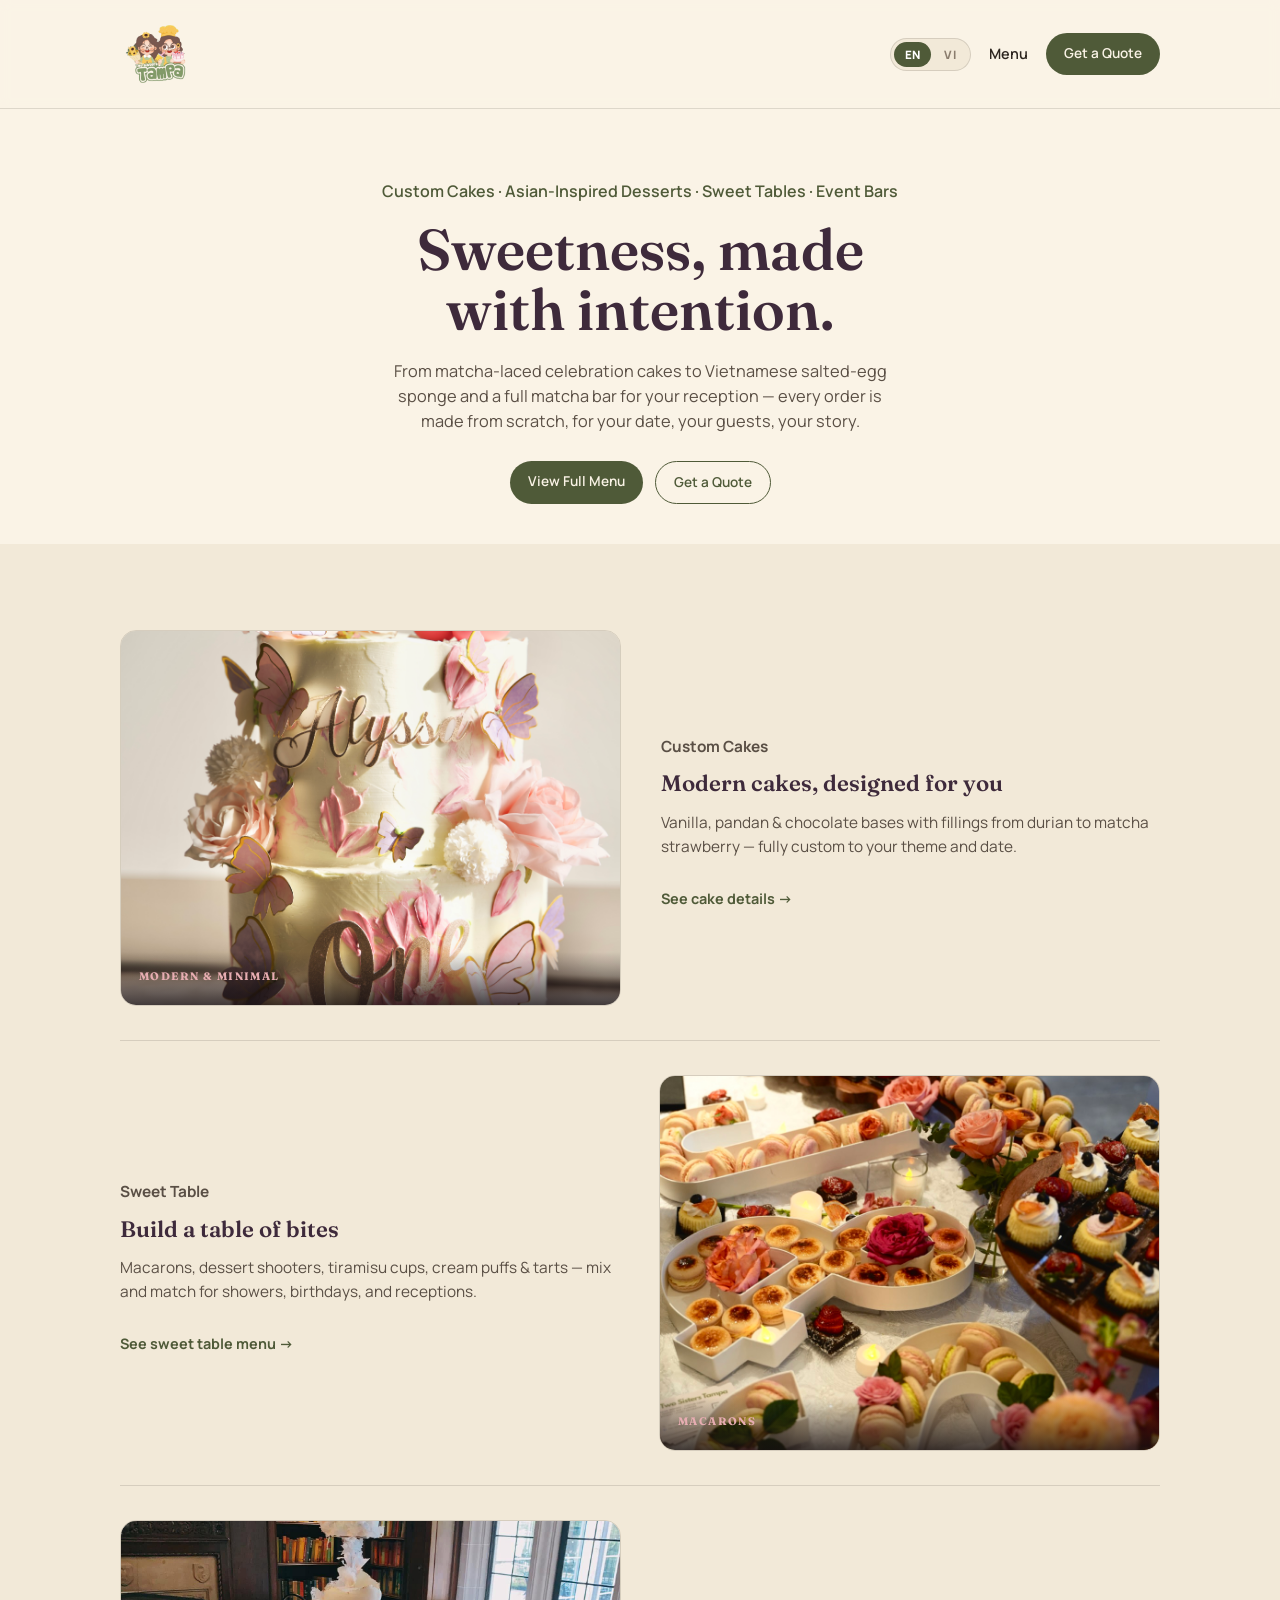
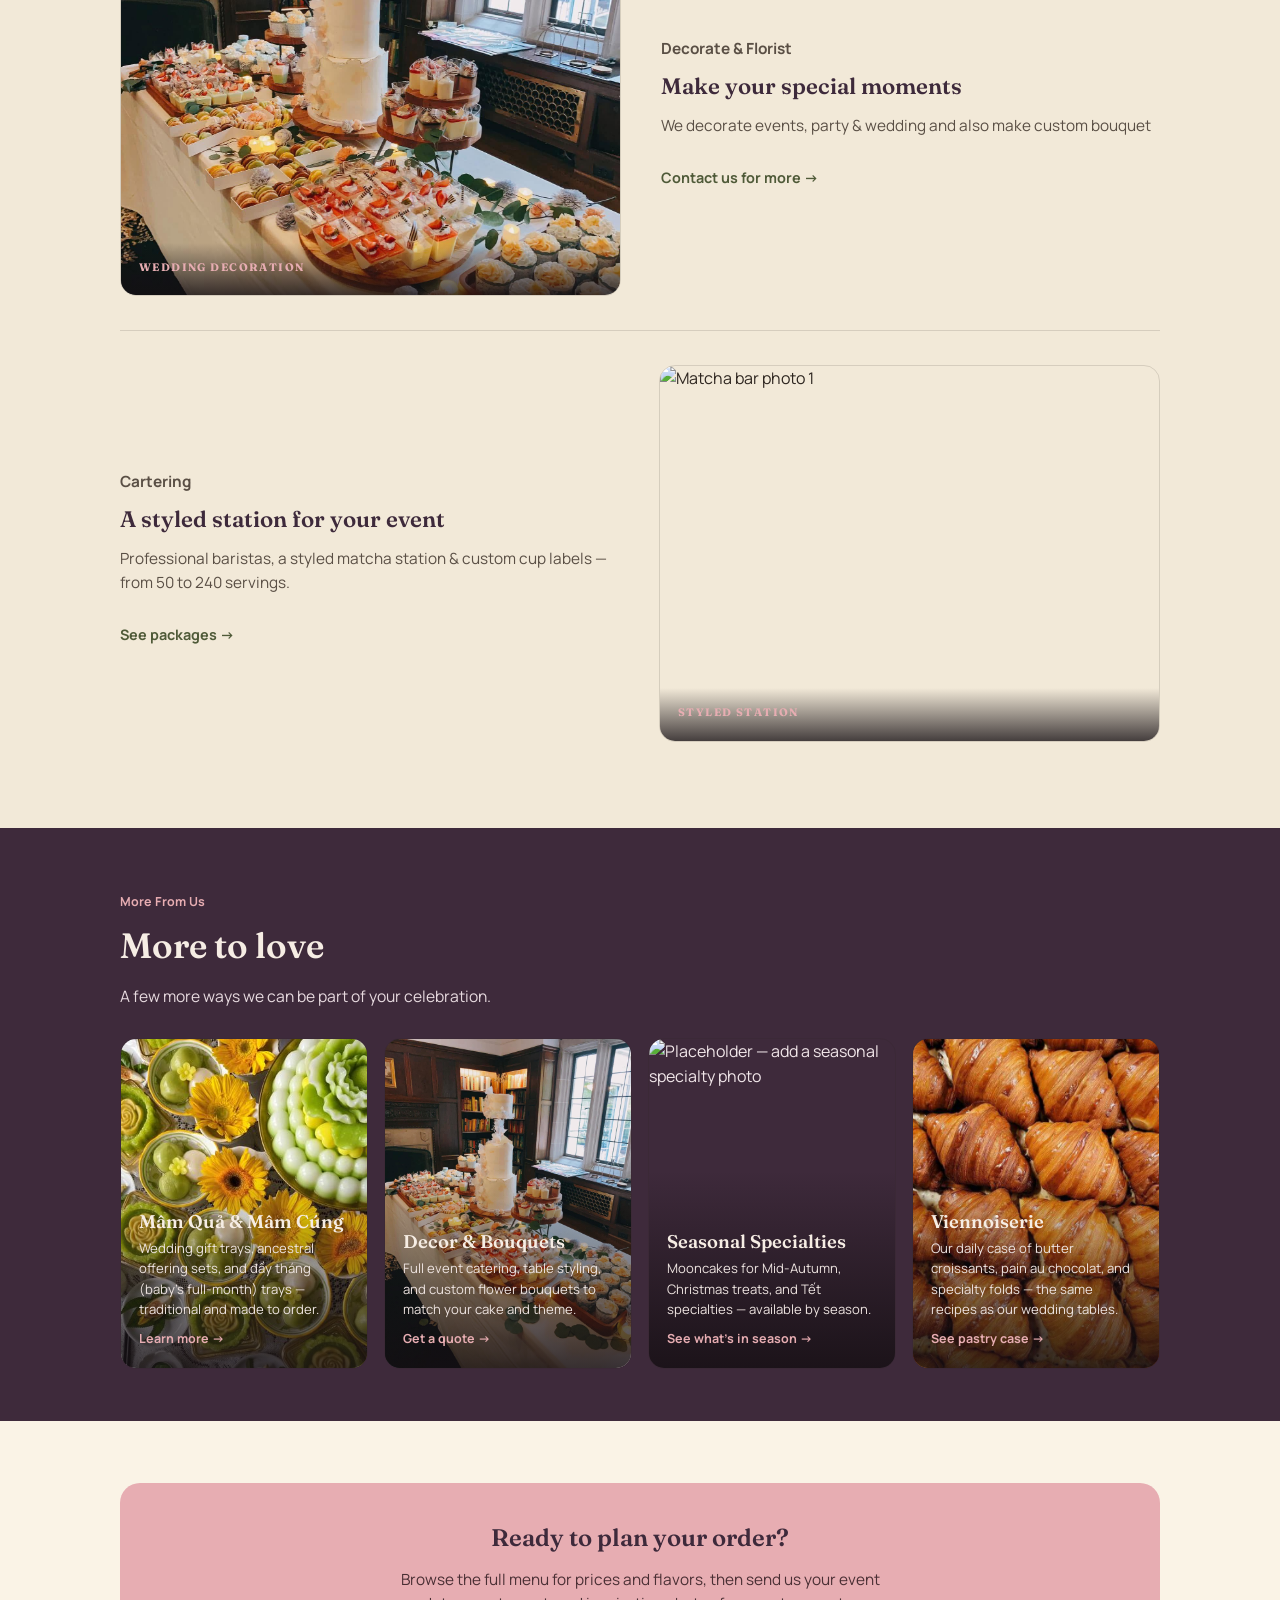
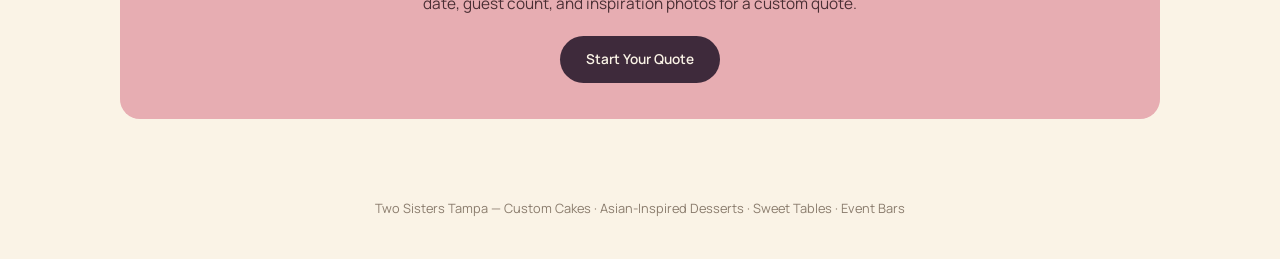
==== index.html @ bf455e7f "push" ====
<!DOCTYPE html>
<html lang="en">
<head>
<meta charset="UTF-8">
<meta name="viewport" content="width=device-width, initial-scale=1, viewport-fit=cover">
<title>Two Sisters Tampa — Custom Cakes &amp; Asian-Inspired Desserts</title>
<meta name="description" content="Custom cakes, Asian-inspired desserts, sweet tables, mâm cúng offering trays, and event bars in Tampa.">
<link rel="icon" type="image/png" href="images/logo.png">
<link rel="preconnect" href="https://fonts.googleapis.com">
<link rel="preconnect" href="https://fonts.gstatic.com" crossorigin>
<link href="https://fonts.googleapis.com/css2?family=Fraunces:opsz,wght@9..144,400;9..144,500;9..144,600&family=Manrope:wght@400;500;600;700&display=swap" rel="stylesheet">
<link rel="stylesheet" href="css/style.css">
</head>
<body>

<header>
  <div class="navrow">
    <a class="brand" href="index.html"><img src="images/logo.png" alt="Two Sisters Tampa"></a>
    <nav class="navlinks">
      <div class="langtoggle"><button data-lang="en" class="active">EN</button><button data-lang="vi">VI</button></div>
      <a href="menu.html" data-en="Menu" data-vi="Menu">Menu</a>
      <a class="cta-btn" href="menu.html#quote" data-en="Get a Quote" data-vi="Nhận Báo Giá">Get a Quote</a>
    </nav>
  </div>
</header>

<section class="hero">
  <div class="wrap">
    <p class="tag" data-en="Custom Cakes · Asian-Inspired Desserts · Sweet Tables · Event Bars" data-vi="Bánh Kem Đặt Riêng · Bánh Á Đông · Bàn Tiệc Ngọt · Quầy Sự Kiện">Custom Cakes · Asian-Inspired Desserts · Sweet Tables · Event Bars</p>
    <h1><span data-en="Sweetness, made" data-vi="Ngọt ngào, làm từ">Sweetness, made</span><br><span data-en="with intention." data-vi="tâm huyết.">with intention.</span></h1>
    <p class="sub" data-en="From matcha-laced celebration cakes to Vietnamese salted-egg sponge and a full matcha bar for your reception — every order is made from scratch, for your date, your guests, your story." data-vi="Từ bánh kem sinh nhật vị matcha đến bông lan trứng muối và quầy matcha đầy đủ cho tiệc của bạn — mọi đơn hàng đều làm thủ công, theo ngày, theo khách, theo câu chuyện riêng của bạn.">From matcha-laced celebration cakes to Vietnamese salted-egg sponge and a full matcha bar for your reception — every order is made from scratch, for your date, your guests, your story.</p>
    <div class="hero-actions">
      <a class="cta-btn" href="menu.html" data-en="View Full Menu" data-vi="Xem Toàn Bộ Menu">View Full Menu</a>
      <a class="cta-btn ghost" href="menu.html#quote" data-en="Get a Quote" data-vi="Nhận Báo Giá">Get a Quote</a>
    </div>
    <!-- <div class="hero-img"><img src="images/hero.svg" alt="Placeholder — add a hero photo of your bakery or a signature cake here"></div> -->
  </div>
</section>

<section class="alt">
  <div class="wrap">

    <!-- Custom Cakes -->
    <div class="feature">
      <div class="feature-img mini-carousel"> 
        <div class="mini-track">
          <div class="mini-slide"><img src="images/cakes/1.jpg" alt="Custom cake photo 1"><div class="mini-caption"><p class="mini-eyebrow" data-en="Modern &amp; Minimal" data-vi="Hiện Đại &amp; Tối Giản">Modern &amp; Minimal</p></div></div>
          <div class="mini-slide"><img src="images/cakes/2.jpg" alt="Custom cake photo 2"><div class="mini-caption"><p class="mini-eyebrow" data-en="Floral Design" data-vi="Thiết Kế Hoa">Floral Design</p></div></div>
          <div class="mini-slide"><img src="images/cakes/3.jpg" alt="Custom cake photo 3"><div class="mini-caption"><p class="mini-eyebrow" data-en="Korean-Inspired" data-vi="Phong Cách Hàn Quốc">Korean-Inspired</p></div></div>
        </div>
        <div class="mini-dots"></div>
      </div>
      <div class="feature-body">
        <p class="eyebrow" data-en="Custom Cakes" data-vi="Bánh Kem Đặt Riêng">Custom Cakes</p>
        <h3 data-en="Modern cakes, designed for you" data-vi="Bánh kem hiện đại, thiết kế riêng cho bạn">Modern cakes, designed for you</h3>
        <p data-en="Vanilla, pandan &amp; chocolate bases with fillings from durian to matcha strawberry — fully custom to your theme and date." data-vi="Cốt bánh vani, lá dứa &amp; chocolate với nhân từ sầu riêng đến dâu matcha — tùy chỉnh hoàn toàn theo chủ đề và ngày của bạn.">Vanilla, pandan &amp; chocolate bases with fillings from durian to matcha strawberry — fully custom to your theme and date.</p>
        <a href="menu.html#cakes" data-en="See cake details" data-vi="Xem chi tiết bánh">See cake details</a>
      </div>
    </div>

    <!-- Sweet Table -->
    <div class="feature reverse">
      <div class="feature-img mini-carousel">
        <div class="mini-track">
          <div class="mini-slide"><img src="images/sweet-table/d3.JPG" alt="Sweet table photo 1"><div class="mini-caption"><p class="mini-eyebrow" data-en="Macarons" data-vi="Macaron">Macarons</p></div></div>
          <div class="mini-slide"><img src="images/sweet-table/d2.jpg" alt="Sweet table photo 2"><div class="mini-caption"><p class="mini-eyebrow" data-en="Dessert Shooters" data-vi="Ly Tráng Miệng Mini">Dessert Shooters</p></div></div>
          <div class="mini-slide"><img src="images/sweet-table/d1.jpg" alt="Sweet table photo 3"><div class="mini-caption"><p class="mini-eyebrow" data-en="Fruit Tarts" data-vi="Tart Trái Cây">Fruit Tarts</p></div></div>
        </div>
        <div class="mini-dots"></div>
      </div>
      <div class="feature-body">
        <p class="eyebrow" data-en="Sweet Table" data-vi="Bàn Tiệc Ngọt">Sweet Table</p>
        <h3 data-en="Build a table of bites" data-vi="Xây dựng bàn tiệc ngọt">Build a table of bites</h3>
        <p data-en="Macarons, dessert shooters, tiramisu cups, cream puffs &amp; tarts — mix and match for showers, birthdays, and receptions." data-vi="Macaron, ly tráng miệng, tiramisu, bánh su kem &amp; tart — kết hợp tự do cho baby shower, sinh nhật và tiệc cưới.">Macarons, dessert shooters, tiramisu cups, cream puffs &amp; tarts — mix and match for showers, birthdays, and receptions.</p>
        <a href="menu.html#sweet-table" data-en="See sweet table menu" data-vi="Xem menu bàn tiệc ngọt">See sweet table menu</a>
      </div>
    </div>

    <!-- Decor Flower -->
    <div class="feature">
      <div class="feature-img mini-carousel">
        <div class="mini-track">
          <div class="mini-slide"><img src="images/decor/f1.jpg" alt="decor photo 1"><div class="mini-caption"><p class="mini-eyebrow" data-en="Wedding decoration" data-vi="Trang trí">Wedding decoration</p></div></div>
          <div class="mini-slide"><img src="images/decor/f2.jpg" alt="decor photo 2"><div class="mini-caption"><p class="mini-eyebrow" data-en="Custom bouquet" data-vi="Bó hoa theo yêu cầu">Filled Croissants</p></div></div>
          <div class="mini-slide"><img src="images/decor/f3.jpg" alt="decor photo 3"><div class="mini-caption"><p class="mini-eyebrow" data-en="Flower for wedding" data-vi="Hoa cưới">Dubai Chocolate</p></div></div>
        </div>
        <div class="mini-dots"></div>
      </div>
      <div class="feature-body">
        <p class="eyebrow" data-en="Decorate & Florist" data-vi="Trang trí tiệc và bó hoa">Decorate & Florist</p>
        <h3 data-en="Make your special moments" data-vi="Tạo ra những buổi tiệc lung linh">Make your special moments</h3>
        <p data-en="We decorate events, party & wedding and also make custom bouquet" data-vi="Chúng tôi nhận trang trí sự kiện, tiệc và đám cưới, đồng thời thiết kế bó hoa theo yêu cầu.">We decorate events, party & wedding and also make custom bouquet
</p>
        <a href="menu.html#quote" data-en="Contact us for more" data-vi="Liên hệ thêm thông tin">Contact us for more</a>
      </div>
    </div>

    <!-- Matcha Bar -->
    <div class="feature reverse">
      <div class="feature-img mini-carousel">
        <div class="mini-track">
          <div class="mini-slide"><img src="images/matcha-bar/m1.jpg" alt="Matcha bar photo 1"><div class="mini-caption"><p class="mini-eyebrow" data-en="Styled Station" data-vi="Quầy Trang Trí">Styled Station</p></div></div>
          <div class="mini-slide"><img src="images/matcha-bar/2.svg" alt="Matcha bar photo 2"><div class="mini-caption"><p class="mini-eyebrow" data-en="Signature Flavors" data-vi="Hương Vị Đặc Trưng">Signature Flavors</p></div></div>
          <div class="mini-slide"><img src="images/matcha-bar/3.svg" alt="Matcha bar photo 3"><div class="mini-caption"><p class="mini-eyebrow" data-en="Custom Labels" data-vi="Nhãn Ly Riêng">Custom Labels</p></div></div>
        </div>
        <div class="mini-dots"></div>
      </div>
      <div class="feature-body">
        <p class="eyebrow" data-en="Cartering" data-vi="Dịch vụ ăn uống">Cartering</p>
        <h3 data-en="A styled station for your event" data-vi="Quầy ăn uống trang trí cho sự kiện của bạn">A styled station for your event</h3>
        <p data-en="Professional baristas, a styled matcha station, coffee &amp; custom cup labels — from 50 to 240 servings." data-vi="Barista chuyên nghiệp, quầy matcha, coffee trang trí đẹp mắt &amp; nhãn ly riêng — từ 50 đến 240 ly.">Professional baristas, a styled matcha station &amp; custom cup labels — from 50 to 240 servings.</p>
        <a href="menu.html#matcha-bar" data-en="See packages" data-vi="Xem các gói">See packages</a>
      </div>
    </div>

  </div>
</section>


<section class="alt dark">
  <div class="wrap">
    <p class="eyebrow" style="color:var(--sakura)" data-en="More From Us" data-vi="Thêm Nhiều Dịch Vụ">More From Us</p>
    <h2 class="stitle" data-en="More to love" data-vi="Thêm Nhiều Lựa Chọn">More to love</h2>
    <p class="sintro" data-en="A few more ways we can be part of your celebration." data-vi="Thêm vài cách chúng tôi có thể đồng hành cùng dịp đặc biệt của bạn.">A few more ways we can be part of your celebration.</p>

    <div class="promo-grid">
      <a class="promo-card" href="menu.html#mam-cung">
        <img src="images/promo/S1.jpg" alt="Placeholder — add a mam qua or mam cung photo">
        <div class="promo-veil"></div>
        <div class="promo-body">
          <h3 data-en="Mâm Quả &amp; Mâm Cúng" data-vi="Mâm Quả &amp; Mâm Cúng">Mâm Quả &amp; Mâm Cúng</h3>
          <p data-en="Wedding gift trays, ancestral offering sets, and đầy tháng (baby's full-month) trays — traditional and made to order." data-vi="Mâm quả đám cưới, mâm cúng và mâm đầy tháng — truyền thống, làm theo yêu cầu.">Wedding gift trays, ancestral offering sets, and đầy tháng (baby's full-month) trays — traditional and made to order.</p>
          <span class="promo-link" data-en="Learn more" data-vi="Xem thêm">Learn more</span>
        </div>
      </a>

      <a class="promo-card" href="menu.html#quote">
        <img src="images/decor/f1.jpg" alt="Placeholder — add a catering or decor photo">
        <div class="promo-veil"></div>
        <div class="promo-body">
          <h3 data-en="Decor &amp; Bouquets" data-vi="Trang Trí &amp; Bó Hoa">Decor &amp; Bouquets</h3>
          <p data-en="Full event catering, table styling, and custom flower bouquets to match your cake and theme." data-vi="Catering trọn gói, trang trí bàn tiệc và bó hoa tươi theo chủ đề, hợp cùng bánh kem.">Full event catering, table styling, and custom flower bouquets to match your cake and theme.</p>
          <span class="promo-link" data-en="Get a quote" data-vi="Nhận báo giá">Get a quote</span>
        </div>
      </a>

      <a class="promo-card" href="menu.html#seasonal">
        <img src="images/promo/S3.jpg" alt="Placeholder — add a seasonal specialty photo">
        <div class="promo-veil"></div>
        <div class="promo-body">
          <h3 data-en="Seasonal Specialties" data-vi="Bánh Theo Mùa">Seasonal Specialties</h3>
          <p data-en="Mooncakes for Mid-Autumn, Christmas treats, and Tết specialties — available by season." data-vi="Bánh trung thu, bánh Giáng Sinh và các món đặc biệt ngày Tết — theo từng mùa trong năm.">Mooncakes for Mid-Autumn, Christmas treats, and Tết specialties — available by season.</p>
          <span class="promo-link" data-en="See what's in season" data-vi="Xem món theo mùa">See what's in season</span>
        </div>
      </a>

      <a class="promo-card" href="menu.html#signature">
        <img src="images/promo/S4.jpg" alt="Placeholder — add a viennoiserie photo">
        <div class="promo-veil"></div>
        <div class="promo-body">
          <h3 data-en="Viennoiserie" data-vi="Bánh Viennoiserie">Viennoiserie</h3>
          <p data-en="Our daily case of butter croissants, pain au chocolat, and specialty folds — the same recipes as our wedding tables." data-vi="Croissant bơ, pain au chocolat và các loại bánh cuộn đặc biệt mỗi ngày — cùng công thức dùng cho tiệc cưới.">Our daily case of butter croissants, pain au chocolat, and specialty folds — the same recipes as our wedding tables.</p>
          <span class="promo-link" data-en="See pastry case" data-vi="Xem tủ bánh">See pastry case</span>
        </div>
      </a>
    </div>
  </div>
</section>

<section id="quote">
  <div class="wrap">
    <div class="quote">
      <h2 data-en="Ready to plan your order?" data-vi="Sẵn sàng đặt hàng chưa?">Ready to plan your order?</h2>
      <p data-en="Browse the full menu for prices and flavors, then send us your event date, guest count, and inspiration photos for a custom quote." data-vi="Xem toàn bộ menu để biết giá và hương vị, sau đó gửi ngày sự kiện, số lượng khách và hình ảnh tham khảo để nhận báo giá.">Browse the full menu for prices and flavors, then send us your event date, guest count, and inspiration photos for a custom quote.</p>
      <a class="cta-btn" href="menu.html#quote" data-en="Start Your Quote" data-vi="Bắt Đầu Báo Giá">Start Your Quote</a>
    </div>
  </div>
</section>

<footer data-en="Two Sisters Tampa — Custom Cakes · Asian-Inspired Desserts · Sweet Tables · Event Bars" data-vi="Two Sisters Tampa — Bánh Kem Đặt Riêng · Bánh Á Đông · Bàn Tiệc Ngọt · Quầy Sự Kiện">Two Sisters Tampa — Custom Cakes · Asian-Inspired Desserts · Sweet Tables · Event Bars</footer>

<script src="js/script.js"></script>
</body>
</html>
---- css/style.css ----
:root{
  --cream:#FAF3E6;
  --cream-2:#F2E9D8;
  --ink:#2E2620;
  --plum:#3E2A3B;
  --matcha:#6C7A4C;
  --matcha-d:#4F5A38;
  --sakura:#E7ADB2;
  --gold:#B98A3E;
  --line: rgba(46,38,32,0.14);
  --serif: 'Fraunces', Georgia, serif;
  --sans: 'Manrope', -apple-system, sans-serif;
  padding-top: env(safe-area-inset-top,0px);
  padding-bottom: env(safe-area-inset-bottom,0px);
}
*{box-sizing:border-box;}
html{scroll-behavior:smooth; scroll-padding-top: calc(64px + env(safe-area-inset-top,0px));}
body{margin:0; background:var(--cream); color:var(--ink); font-family:var(--sans); line-height:1.55; -webkit-font-smoothing:antialiased;}
img,svg{max-width:100%; display:block;}
h1,h2,h3{font-family:var(--serif); margin:0; color:var(--plum); font-weight:600;}
a{color:inherit;}
.wrap{max-width:1080px; margin:0 auto; padding:0 20px;}

header{position:sticky; top:0; z-index:20; background:rgba(250,243,230,0.92); backdrop-filter:blur(6px); border-bottom:1px solid var(--line); padding-top:env(safe-area-inset-top,0px);}
.navrow{display:flex; align-items:center; justify-content:space-between; padding:14px 20px; max-width:1080px; margin:0 auto;}
.brand{font-family:var(--serif); font-size:1.15rem; letter-spacing:0.01em; color:var(--plum); display:flex; align-items:center; text-decoration:none;}
.brand img{height:80px; width:auto; display:block;}
.brand span{color:var(--matcha-d); font-size:0.65rem; display:block; font-family:var(--sans); letter-spacing:0.14em; font-weight:600; margin-top:2px;}
.cta-btn{background:var(--matcha-d); color:var(--cream); border:none; padding:10px 18px; border-radius:999px; font-family:var(--sans); font-size:0.85rem; font-weight:600; text-decoration:none; white-space:nowrap; cursor:pointer;}
.cta-btn.ghost{background:transparent; color:var(--matcha-d); border:1.5px solid var(--matcha-d);}
.navlinks{display:flex; align-items:center; gap:18px;}
.navlinks a:not(.cta-btn){text-decoration:none; font-size:0.9rem; font-weight:600; color:var(--ink);}

.langtoggle{display:flex; gap:2px; background:var(--cream-2); padding:3px; border-radius:999px; border:1px solid var(--line);}
.langtoggle button{border:none; background:transparent; padding:5px 11px; border-radius:999px; font-family:var(--sans); font-size:0.72rem; font-weight:800; letter-spacing:0.03em; color:#8a7c6d; cursor:pointer;}
.langtoggle button.active{background:var(--matcha-d); color:#fff;}
section.dark .langtoggle{background:rgba(255,255,255,0.08); border-color:rgba(255,255,255,0.2);}

.setcard{background:rgba(255,255,255,0.06); border:1px solid rgba(241,230,233,0.25); border-radius:16px; padding:22px; position:relative;}
.setcard .amt{font-family:var(--serif); font-size:1.8rem; color:#F6EDE4; margin:6px 0 12px;}
.setcard ul{margin:0; padding-left:18px; font-size:0.9rem; color:#E7DADF;}
.setcard li{margin-bottom:5px;}
.setcard.featured{border-color:var(--sakura);}
.setcard .badge{position:absolute; top:-11px; right:18px; background:var(--sakura); color:var(--plum); font-size:0.68rem; font-weight:800; padding:4px 10px; border-radius:999px; letter-spacing:0.04em;}

/* landing hero image */
/* .hero{height: 100vh; background-image: url(../images/banner/banner.jpg);} */
.hero-img{margin-top:32px; border-radius:20px; overflow:hidden; border:1px solid var(--line);}
.hero-img img{width:100%; height:auto;}
.hero-actions{display:flex; gap:12px; justify-content:center; flex-wrap:wrap; margin-top:26px;}

/* landing feature rows */
.feature{display:flex; flex-direction:column; gap:22px; padding:34px 0; border-top:1px solid var(--line);}
.feature:first-of-type{border-top:none;}
.feature-img{border-radius:16px; overflow:hidden; border:1px solid var(--line); flex:1;}
.feature-img img{width:100%; height:auto; display:block;}
.feature-body{flex:1;}
.feature-body h3{font-size:1.4rem;}
.feature-body p{color:#5a4f45; font-size:0.96rem; margin-top:10px;}
.feature-body a{display:inline-block; margin-top:14px; font-weight:700; color:var(--matcha-d); text-decoration:none; font-size:0.9rem;}
.feature-body a:after{content:" →";}

@media(min-width:760px){
  .feature{flex-direction:row; align-items:center; gap:40px;}
  .feature.reverse{flex-direction:row-reverse;}
}

.hero{padding:56px 20px 40px; text-align:center;}
.hero h1{font-size:clamp(2.2rem,7vw,3.6rem); line-height:1.05;}
.hero p.tag{font-family:var(--sans); color:var(--matcha-d); font-weight:600; margin-top:14px; font-size:1rem;}
.hero .sub{max-width:520px; margin:18px auto 0; color:#5a4f45; font-size:1.02rem;}
.divider{margin:34px auto 0; width:160px; opacity:0.8;}

section{padding:52px 0;}
section.alt{background:var(--cream-2);}
section.dark{background:var(--plum); color:#F1E6E9;}
section.dark h2, section.dark h3{color:#F6EDE4;}
.eyebrow{color:var(--matcha-d); font-weight:700; font-size:0.78rem; margin-bottom:8px;}
.stitle{font-size:clamp(1.6rem,5vw,2.2rem); margin-bottom:6px;}
.sintro{color:#5a4f45; max-width:560px; margin-top:10px; font-size:0.98rem;}
section.dark .sintro{color:#E7DADF;}

.taggrid{display:grid; gap:22px; margin-top:28px;}
.tagblock h4{font-family:var(--sans); font-weight:700; font-size:0.78rem; letter-spacing:0.06em; color:var(--gold); margin:0 0 8px;}
.pills{display:flex; flex-wrap:wrap; gap:8px;}
.pill{border:1px solid var(--line); background:#fff; padding:6px 13px; border-radius:999px; font-size:0.86rem; color:var(--ink);}

.grid{display:grid; grid-template-columns:1fr; gap:16px; margin-top:30px;}
.card{background:#fff; border:1px solid var(--line); border-radius:14px; padding:18px 20px;}
.card h3{font-size:1.15rem;}
.card .price{font-family:var(--sans); font-weight:700; color:var(--matcha-d); font-size:0.95rem; margin-top:4px;}
.card p{margin:8px 0 0; font-size:0.9rem; color:#5a4f45;}

table{width:100%; border-collapse:collapse; margin-top:26px; font-size:0.92rem;}
th,td{text-align:left; padding:11px 8px; border-bottom:1px solid var(--line);}
th{font-family:var(--sans); font-weight:700; color:var(--matcha-d); font-size:0.78rem; letter-spacing:0.04em;}
td:last-child, th:last-child{text-align:right; font-weight:600; color:var(--plum);}

.pkg-grid{display:grid; grid-template-columns:1fr; gap:14px; margin-top:30px;}
.pkg{border:1px solid rgba(241,230,233,0.25); border-radius:14px; padding:20px; background:rgba(255,255,255,0.04);}
.pkg h3{font-size:1.05rem; color:var(--sakura);}
.pkg .amt{font-family:var(--serif); font-size:1.7rem; margin:6px 0; color:#F6EDE4;}
.pkg ul{margin:8px 0 0; padding-left:18px; font-size:0.88rem; color:#E7DADF;}
.pkg li{margin-bottom:3px;}

.quote{background:var(--sakura); border-radius:20px; padding:36px 26px; text-align:center; margin-top:10px;}
.quote h2{color:var(--plum);}
.quote p{max-width:480px; margin:12px auto 0; color:#4a2f34; font-size:0.96rem;}
.quote .cta-btn{background:var(--plum); margin-top:20px; display:inline-block; padding:13px 26px;}
.quote .status{margin-top:12px; font-size:0.85rem; font-weight:600; color:#4a2f34; min-height:1.2em;}
footer{padding:28px 20px 40px; text-align:center; font-size:0.8rem; color:#8a7c6d;}

form.quote-form{margin-top:22px; display:grid; gap:10px; max-width:420px; margin-left:auto; margin-right:auto; text-align:left;}
form.quote-form input, form.quote-form textarea{
  font-family:var(--sans); font-size:0.9rem; padding:11px 14px; border-radius:10px; border:1px solid var(--line); background:#fff; color:var(--ink);
}
form.quote-form textarea{min-height:80px; resize:vertical;}
form.quote-form button{justify-self:center; margin-top:4px;}
/* Form quote  */
.form-group {
  position: relative;
}

.quote-form input,
.quote-form textarea {
  width: 100%;
  padding: 0.75rem 1rem;
  border: 1px solid #ccc;
  border-radius: 6px;
  font-size: 1rem;
  transition: border-color 0.2s, box-shadow 0.2s;
}

.quote-form input.error,
.quote-form textarea.error {
  border-color: #e74c3c;
  box-shadow: 0 0 0 3px rgba(231, 76, 60, 0.15);
}

.error-message {
  display: block;
  color: #e74c3c;
  font-size: 0.875rem;
  margin-top: 0.35rem;
  min-height: 1.2em;
}

.status {
  margin-top: 1rem;
  padding: 0.75rem 1rem;
  border-radius: 6px;
  font-weight: 500;
  display: none;
}

.status.success {
  display: block;
  background: #d4edda;
  color: #155724;
  border: 1px solid #c3e6cb;
}

.status.error {
  display: block;
  background: #f8d7da;
  color: #721c24;
  border: 1px solid #f5c6cb;
}

.status.loading {
  display: block;
  background: #e2e3e5;
  color: #383d41;
}

.cta-btn:disabled {
  opacity: 0.65;
  cursor: not-allowed;
}
@media(min-width:640px){
  .grid{grid-template-columns:repeat(2,1fr);}
  .pkg-grid{grid-template-columns:repeat(2,1fr);}
  .taggrid{grid-template-columns:repeat(2,1fr);}
}
@media(min-width:900px){
  .grid{grid-template-columns:repeat(3,1fr);}
  .pkg-grid{grid-template-columns:repeat(4,1fr);}
}
@media (prefers-reduced-motion: reduce){ html{scroll-behavior:auto;} }

/* ============ Mini image carousel inside a feature card ============ */
.mini-carousel{position:relative;}
.mini-track{display:flex; overflow-x:auto; scroll-snap-type:x mandatory; -webkit-overflow-scrolling:touch; scrollbar-width:none;}
.mini-track::-webkit-scrollbar{display:none;}
.mini-slide{flex:0 0 100%; position:relative; scroll-snap-align:start; scroll-snap-stop:always; aspect-ratio:4/3;}
.mini-slide img{width:100%; height:100%; object-fit:cover; display:block;}
.mini-caption{position:absolute; inset:auto 0 0 0; padding:16px 18px; background:linear-gradient(180deg, transparent, rgba(20,14,18,0.78));}
.mini-caption .mini-eyebrow{font-size:0.68rem; letter-spacing:0.13em; text-transform:uppercase; color:var(--sakura); font-weight:700; margin:0 0 4px;}
.mini-caption p{margin:0; font-size:0.85rem; color:#F3E9E6; font-family:var(--serif); font-size:1.05rem;}
.mini-dots{position:absolute; bottom:12px; right:14px; z-index:2; display:flex; gap:6px;}
.mini-dot{width:5px; height:5px; border-radius:50%; background:rgba(255,255,255,0.55); border:none; padding:0; cursor:pointer;}
.mini-dot.active{background:#fff; width:14px; border-radius:3px;}

/* ============ Promo card grid (homepage "other services") ============ */
.promo-grid{display:grid; grid-template-columns:1fr; gap:16px; margin-top:30px;}
.promo-card{position:relative; border-radius:16px; overflow:hidden; aspect-ratio:3/4; border:1px solid var(--line); text-decoration:none; display:block;}
.promo-card img{width:100%; height:100%; object-fit:cover; display:block; transition:transform .4s ease;}
.promo-card:hover img{transform:scale(1.04);}
.promo-veil{position:absolute; inset:0; background:linear-gradient(180deg, transparent 40%, rgba(20,14,18,0.82) 100%);}
.promo-body{position:absolute; left:0; right:0; bottom:0; padding:18px; color:#fff;}
.promo-body h3{color:#fff; font-size:1.15rem; line-height:1.15;}
.promo-body p{margin:6px 0 0; font-size:0.82rem; color:#EDE3E0;}
.promo-body .promo-link{display:inline-block; margin-top:10px; font-size:0.78rem; font-weight:700; color:var(--sakura);}
.promo-body .promo-link:after{content:" →";}
@media(min-width:640px){ .promo-grid{grid-template-columns:repeat(2,1fr);} }
@media(min-width:900px){ .promo-grid{grid-template-columns:repeat(4,1fr);} }
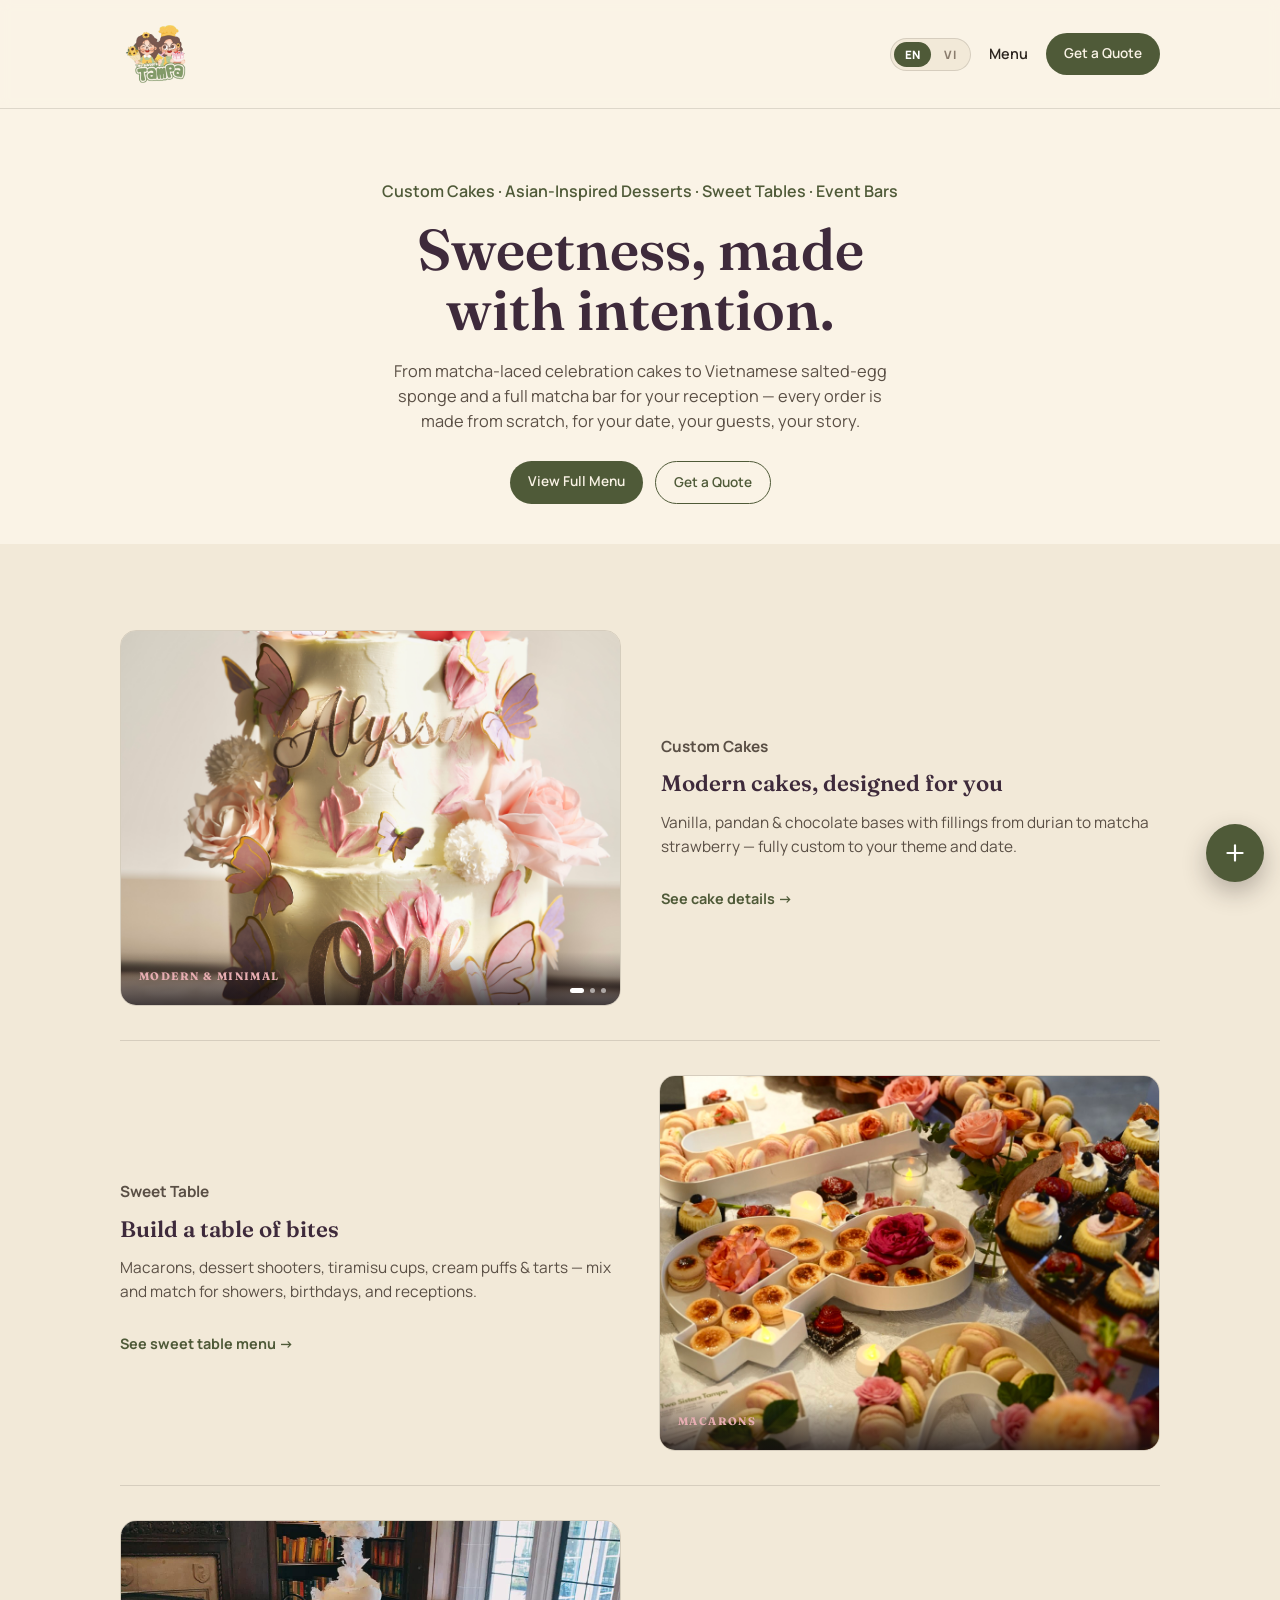
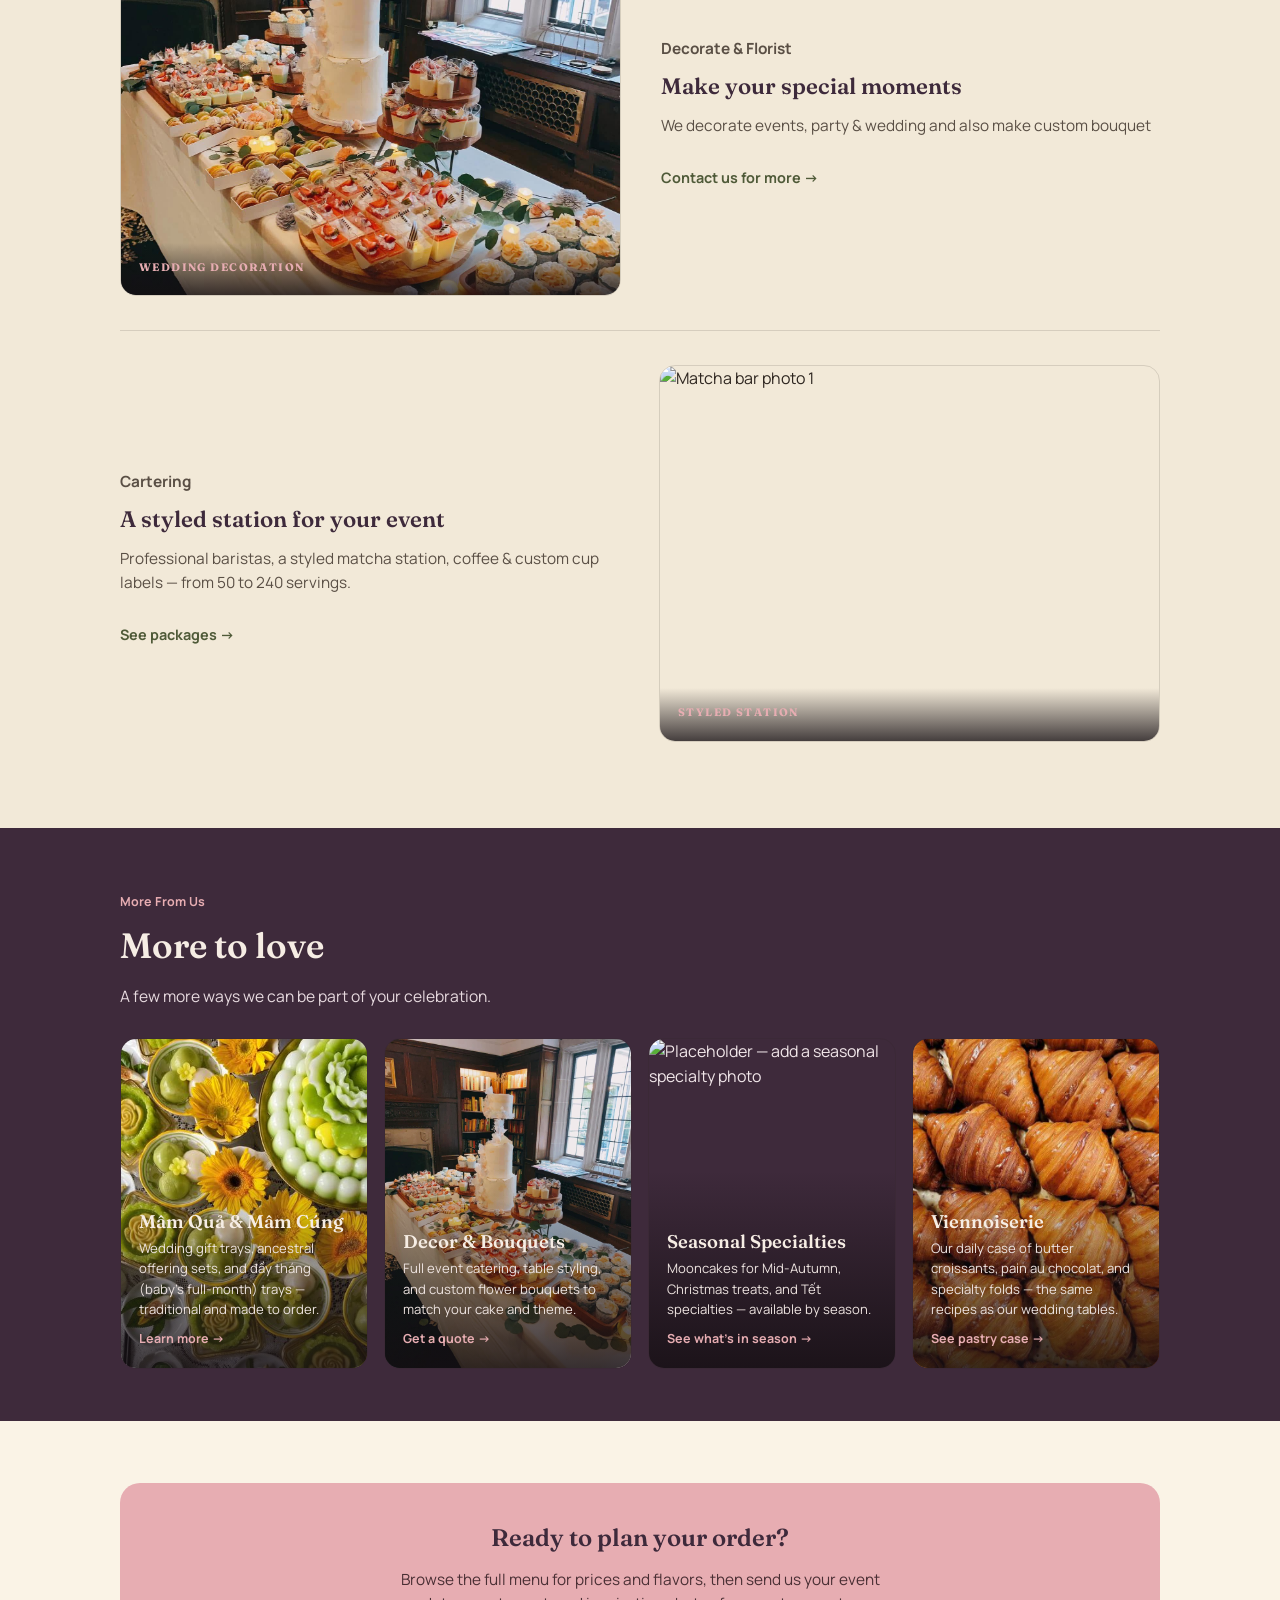
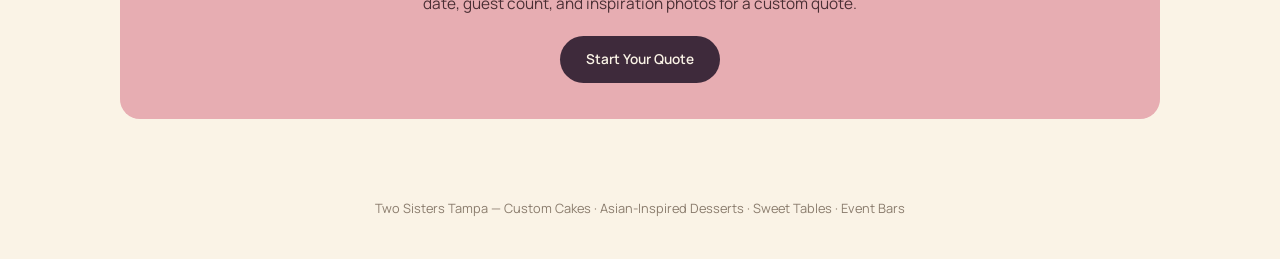
==== commit abc81b6e: "update validation and floating social buttons" ====
--- a/index.html
+++ b/index.html
@@ -178,6 +178,29 @@
 </section>
 
 <footer data-en="Two Sisters Tampa — Custom Cakes · Asian-Inspired Desserts · Sweet Tables · Event Bars" data-vi="Two Sisters Tampa — Bánh Kem Đặt Riêng · Bánh Á Đông · Bàn Tiệc Ngọt · Quầy Sự Kiện">Two Sisters Tampa — Custom Cakes · Asian-Inspired Desserts · Sweet Tables · Event Bars</footer>
+<!-- Floating contact button. Replace the Facebook/Instagram/Messenger hrefs
+     below with your real profile links (the placeholders won't resolve). -->
+<div class="fab-wrap" id="fabWrap">
+  <button class="fab-main" id="fabToggle" type="button" aria-expanded="false" aria-label="Contact us">
+    <svg viewBox="0 0 24 24" fill="none" stroke="currentColor" stroke-width="2" stroke-linecap="round" stroke-linejoin="round"><line x1="12" y1="5" x2="12" y2="19"/><line x1="5" y1="12" x2="19" y2="12"/></svg>
+  </button>
+  <a class="fab-item" href="tel:+17347371382" aria-label="Call +1 734 737 1382">
+    <span class="fab-label">+1 734 737 1382</span>
+    <svg viewBox="0 0 24 24" fill="none" stroke="currentColor" stroke-width="2" stroke-linecap="round" stroke-linejoin="round"><path d="M22 16.92v3a2 2 0 0 1-2.18 2 19.79 19.79 0 0 1-8.63-3.07 19.5 19.5 0 0 1-6-6 19.79 19.79 0 0 1-3.07-8.67A2 2 0 0 1 4.11 2h3a2 2 0 0 1 2 1.72c.127.96.361 1.903.7 2.81a2 2 0 0 1-.45 2.11L8.09 9.91a16 16 0 0 0 6 6l1.27-1.27a2 2 0 0 1 2.11-.45c.907.339 1.85.573 2.81.7A2 2 0 0 1 22 16.92z"/></svg>
+  </a>
+  <a class="fab-item" href="https://m.me/twosisterstampa" target="_blank" rel="noopener" aria-label="Message us on Messenger">
+    <span class="fab-label">Messenger</span>
+    <svg viewBox="0 0 24 24" fill="none" stroke="currentColor" stroke-width="2" stroke-linecap="round" stroke-linejoin="round"><path d="M12 2C6.48 2 2 6.15 2 11.25c0 2.9 1.44 5.49 3.7 7.19V22l3.38-1.86c.9.25 1.87.38 2.92.38 5.52 0 10-4.15 10-9.27S17.52 2 12 2z"/><path d="M6.6 13.8l3.2-3.4 2.45 2.45L17.4 9l-3.2 3.4-2.45-2.45L6.6 13.8z"/></svg>
+  </a>
+  <a class="fab-item" href="https://instagram.com/twosisterstampa" target="_blank" rel="noopener" aria-label="Follow us on Instagram">
+    <span class="fab-label">Instagram</span>
+    <svg viewBox="0 0 24 24" fill="none" stroke="currentColor" stroke-width="2" stroke-linecap="round" stroke-linejoin="round"><rect x="3" y="3" width="18" height="18" rx="5"/><circle cx="12" cy="12" r="4"/><circle cx="17.3" cy="6.7" r="1" fill="currentColor" stroke="none"/></svg>
+  </a>
+  <a class="fab-item" href="https://facebook.com/twosisterstampa" target="_blank" rel="noopener" aria-label="Visit our Facebook page">
+    <span class="fab-label">Facebook</span>
+    <svg viewBox="0 0 24 24" fill="currentColor"><path d="M22 12a10 10 0 1 0-11.56 9.88v-6.99H7.9V12h2.54V9.8c0-2.5 1.49-3.89 3.77-3.89 1.1 0 2.24.2 2.24.2v2.46h-1.26c-1.24 0-1.63.77-1.63 1.56V12h2.78l-.44 2.89h-2.34v6.99A10 10 0 0 0 22 12z"/></svg>
+  </a>
+</div>
 
 <script src="js/script.js"></script>
 </body>
--- a/css/style.css
+++ b/css/style.css
@@ -214,3 +214,16 @@
 .promo-body .promo-link:after{content:" →";}
 @media(min-width:640px){ .promo-grid{grid-template-columns:repeat(2,1fr);} }
 @media(min-width:900px){ .promo-grid{grid-template-columns:repeat(4,1fr);} }
+
+/* ============ Floating contact button ============ */
+.fab-wrap{position:fixed; right:16px; bottom:calc(18px + env(safe-area-inset-bottom,0px)); z-index:60; display:flex; flex-direction:column-reverse; align-items:center; gap:12px;}
+.fab-item{width:46px; height:46px; border-radius:50%; background:#fff; border:1px solid var(--line); display:flex; align-items:center; justify-content:center; box-shadow:0 6px 18px rgba(46,38,32,0.22); text-decoration:none; color:var(--ink); opacity:0; transform:translateY(10px) scale(0.85); pointer-events:none; transition:opacity .2s ease, transform .2s ease; }
+.fab-item svg{width:20px; height:20px;}
+.fab-wrap.open .fab-item{opacity:1; transform:translateY(0) scale(1); pointer-events:auto;}
+.fab-main{width:58px; height:58px; border-radius:50%; background:var(--matcha-d); color:#fff; border:none; display:flex; align-items:center; justify-content:center; box-shadow:0 10px 24px rgba(46,38,32,0.3); cursor:pointer;}
+.fab-main svg{width:26px; height:26px; transition:transform .2s ease;}
+.fab-wrap.open .fab-main{background:var(--plum);}
+.fab-wrap.open .fab-main svg{transform:rotate(135deg);}
+.fab-label{position:absolute; right:60px; top:50%; transform:translateY(-50%); background:var(--plum); color:#fff; font-size:0.72rem; font-weight:600; padding:5px 10px; border-radius:8px; white-space:nowrap; opacity:0; pointer-events:none; transition:opacity .15s ease;}
+.fab-item:hover .fab-label{opacity:1;}
+@media(max-width:480px){ .fab-label{display:none;} }
